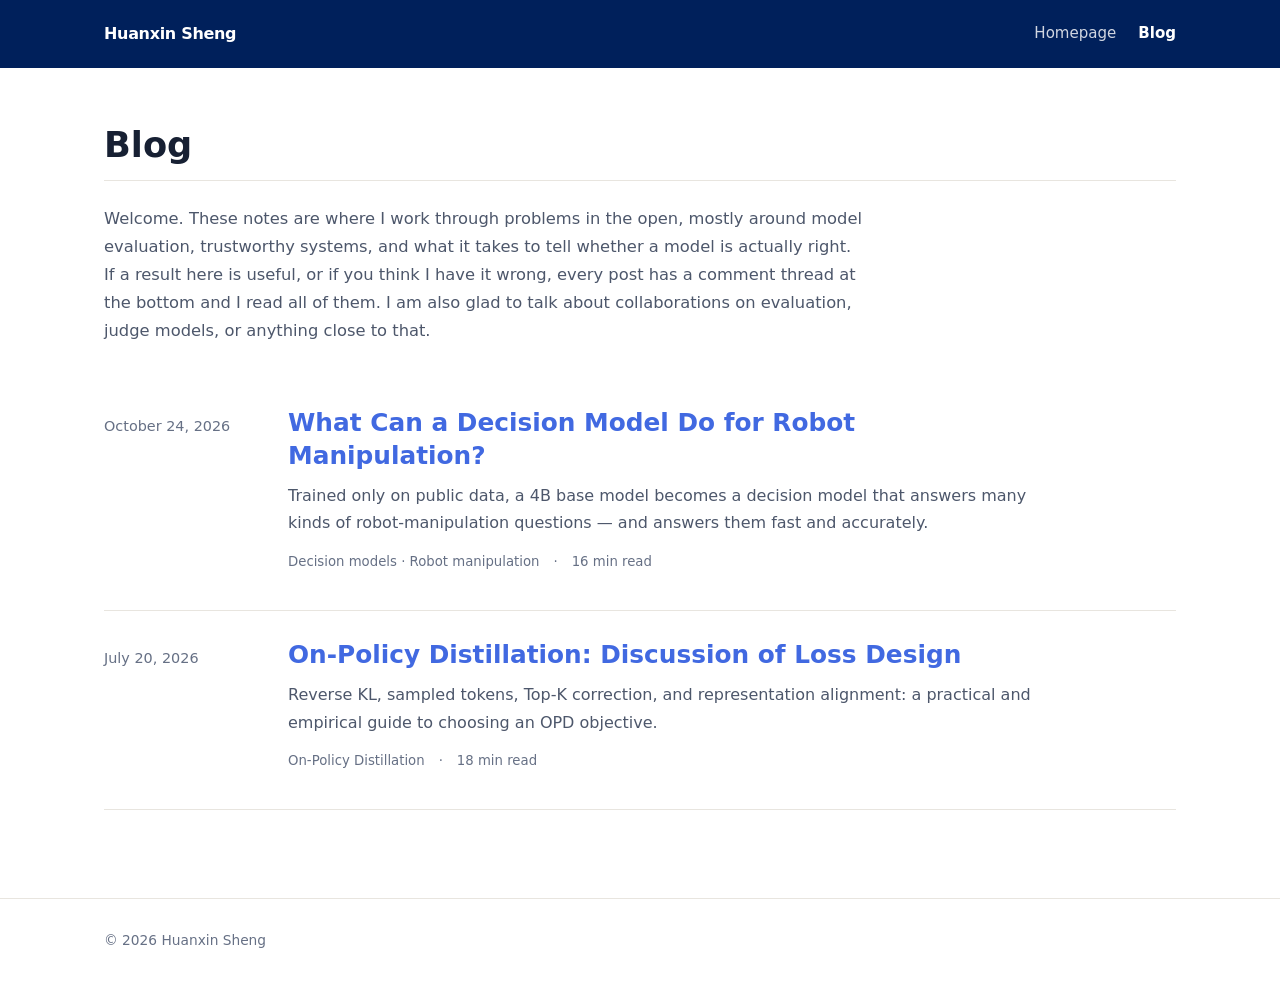
==== blog/index.html @ 2840d597 "Hide the loop post again behind the drafts folder" ====
<!doctype html>
<html lang="en">
<head>
  <meta charset="utf-8">
  <meta name="viewport" content="width=device-width,initial-scale=1">
  <meta name="description" content="Research blog by Huanxin Sheng.">
  <title>Blog — Huanxin Sheng</title>
  <link rel="stylesheet" href="assets/style.css">
</head>
<body class="blog-list-page">
  <header class="topbar">
    <nav class="nav" aria-label="Primary navigation">
      <a class="brand" href="../index.html">Huanxin Sheng</a>
      <div class="navlinks"><a href="../index.html">Homepage</a><a href="index.html" aria-current="page">Blog</a></div>
    </nav>
  </header>
  <main class="wrap blog-list">
    <h1>Blog</h1>
    <p class="blog-intro">Welcome. These notes are where I work through problems in the open, mostly around model evaluation, trustworthy systems, and what it takes to tell whether a model is actually right. If a result here is useful, or if you think I have it wrong, every post has a comment thread at the bottom and I read all of them. I am also glad to talk about collaborations on evaluation, judge models, or anything close to that.</p>
    <article class="blog-entry">
      <div class="entry-date"><time datetime="2026-10-24">October 24, 2026</time></div>
      <div>
        <h2><a href="jevany-robotics/">What Can a Decision Model Do for Robot Manipulation?</a></h2>
        <p>Trained only on public data, a 4B base model becomes a decision model that answers many kinds of robot-manipulation questions — and answers them fast and accurately.</p>
        <div class="meta"><span>Decision models · Robot manipulation</span><span>·</span><span>16 min read</span></div>
      </div>
    </article>
    <article class="blog-entry">
      <div class="entry-date"><time datetime="2026-07-20">July 20, 2026</time></div>
      <div>
        <h2><a href="opd-loss-design/">On-Policy Distillation: Discussion of Loss Design</a></h2>
        <p>Reverse KL, sampled tokens, Top-K correction, and representation alignment: a practical and empirical guide to choosing an OPD objective.</p>
        <div class="meta"><span>On-Policy Distillation</span><span>·</span><span>18 min read</span></div>
      </div>
    </article>
  </main>
  <footer class="footer"><div class="wrap">© 2026 Huanxin Sheng</div></footer>
</body>
</html>
---- blog/assets/style.css ----
:root {
  --ink: #172033;
  --muted: #667085;
  --paper: #fff;
  --card: #fff;
  --navy: #00205b;
  --blue: #4169e1;
  --line: #e8e5df;
  --soft-blue: #eef3ff;
  --serif: Georgia, "Times New Roman", "Noto Serif SC", serif;
  --sans: Inter, ui-sans-serif, system-ui, -apple-system, BlinkMacSystemFont, "Segoe UI", "PingFang SC", "Microsoft YaHei", sans-serif;
}
* { box-sizing: border-box; }
html { scroll-behavior: smooth; }
body { margin: 0; color: var(--ink); background: var(--paper); font-family: var(--sans); line-height: 1.72; }
a { color: var(--blue); }
.topbar { position: sticky; top: 0; z-index: 10; background: var(--navy); }
.nav { max-width: 1120px; height: 68px; margin: auto; padding: 0 24px; display: flex; align-items: center; gap: 28px; }
.brand { color: white; text-decoration: none; font-weight: 760; letter-spacing: -.02em; }
.navlinks { display: flex; gap: 22px; margin-left: auto; align-items: center; }
.navlinks a { color: rgba(255,255,255,.82); text-decoration: none; font-size: .94rem; }
.navlinks a:hover, .navlinks a[aria-current="page"] { color: white; font-weight: 650; }
.lang { border: 1px solid var(--line); background: white; padding: 6px; border-radius: 999px; display: flex; gap: 2px; }
.lang button { border: 0; border-radius: 999px; padding: 5px 10px; background: transparent; color: var(--muted); cursor: pointer; font: inherit; font-size: .82rem; }
.lang button.active { color: white; background: var(--navy); }
.article-meta { align-items: center; }
.article-lang { margin-left: 4px; padding: 3px; background: transparent; }
.article-lang button { padding: 3px 9px; font-size: .76rem; }
.wrap { max-width: 1120px; margin: auto; padding: 0 24px; }
.hero { padding: 96px 0 72px; display: grid; grid-template-columns: minmax(0, 1fr) 290px; gap: 64px; align-items: end; }
.eyebrow { color: var(--blue); text-transform: uppercase; letter-spacing: .14em; font-size: .75rem; font-weight: 760; }
.hero h1 { margin: 12px 0 18px; max-width: 760px; font: 600 clamp(2.8rem, 7vw, 5.8rem)/.98 var(--serif); letter-spacing: -.055em; }
.hero p { margin: 0; max-width: 680px; color: var(--muted); font-size: 1.08rem; }
.hero-note { padding: 20px 0 2px 24px; border-left: 2px solid var(--navy); color: var(--muted); font-size: .92rem; }
.section-label { border-top: 1px solid var(--line); padding: 26px 0 18px; color: var(--muted); font-size: .82rem; letter-spacing: .08em; text-transform: uppercase; }
.post-card { display: grid; grid-template-columns: 1fr 240px; gap: 48px; padding: 42px 0 70px; }
.post-card h2 { margin: 12px 0 14px; max-width: 760px; font: 600 clamp(2rem, 4vw, 3.6rem)/1.08 var(--serif); letter-spacing: -.035em; }
.post-card h2 a { color: var(--ink); text-decoration: none; }
.post-card h2 a:hover { color: var(--blue); }
.dek { color: var(--muted); max-width: 720px; }
.meta { display: flex; gap: 14px; flex-wrap: wrap; color: var(--muted); font-size: .83rem; }
.tag { color: var(--blue); background: var(--soft-blue); border-radius: 999px; padding: 4px 10px; }
.post-aside { align-self: center; border: 1px solid var(--line); border-radius: 16px; padding: 22px; background: var(--card); }
.post-aside strong { display: block; font: 600 1.35rem var(--serif); margin-bottom: 8px; }
.post-aside span { color: var(--muted); font-size: .88rem; }
.article-shell { width: min(100%, 2100px); margin: 0 auto; padding: 60px clamp(18px, 1.8vw, 28px) 0; display: grid; grid-template-columns: 340px minmax(0, 1120px) minmax(235px, 290px); column-gap: clamp(16px, 1.4vw, 24px); justify-content: center; }
.article-main { min-width: 0; }
.article-head { padding-bottom: 36px; border-bottom: 1px solid var(--line); }
.article-head h1 { margin: 14px 0 18px; max-width: none; font: 600 clamp(1.75rem, 2.4vw, 2.25rem)/1.08 var(--serif); letter-spacing: -.035em; white-space: nowrap; }
.article-head .dek { max-width: 840px; font-size: 1.06rem; line-height: 1.68; }
.article-head .eyebrow { margin: 0 0 10px; color: var(--blue); font: 700 12px/1.4 var(--sans); letter-spacing: .08em; text-transform: none; }
.article { padding: 34px 0 96px; font-family: var(--serif); font-size: 1.07rem; line-height: 1.74; }
.article h1, .article h2, .article h3 { color: var(--ink); scroll-margin-top: 90px; }
.article h1 { margin: 2.8em 0 .7em; font-size: 2rem; }
.article h1#references { padding-top: 1.4rem; border-top: 1px solid var(--line); }
.article h1#references ~ p { margin: .85rem 0; padding-left: 1.6rem; text-indent: -1.6rem; color: #4d576b; font: .84rem/1.62 var(--sans); }
.article h2 { margin: 2.2em 0 .65em; font-size: 1.5rem; }
.article p { margin: 1em 0; }
.article li { margin: .35em 0; }
.article blockquote { margin: 1.7em 0; padding: 2px 0 2px 22px; border-left: 3px solid var(--blue); color: var(--muted); }
.article img { max-width: 100%; border: 1px solid var(--line); border-radius: 10px; background: white; }
.article figure { width: fit-content; max-width: 100%; margin: 2.2rem auto; padding: 10px; border: 1px solid var(--line); border-radius: 14px; background: white; }
.article figure.lead-figure { width: 58%; max-width: 620px; }
.article figure img { display: block; width: auto; max-width: 100%; height: auto; margin: 0 auto; border: 0; border-radius: 7px; }
.article figcaption { padding: 12px 4px 0; color: var(--muted); font: .82rem/1.5 var(--sans); text-align: center; }
.article p.figure-note { max-width: 88%; margin: -1.25rem auto 2.2rem; color: var(--muted); font: .82rem/1.55 var(--sans); text-align: center; }
.article figure + p > em:only-child { display: none; }
.article code { font-size: .88em; background: #f0eee9; padding: .1em .35em; border-radius: 4px; }
.table-scroll { overflow-x: auto; margin: 1.4rem 0 1.8rem; }
.table-scroll table { width: 100%; border-collapse: collapse; margin: 0; font: .82rem/1.45 var(--sans); }
.table-scroll th, .table-scroll td { border-bottom: 1px solid var(--line); padding: 7px 10px; text-align: right; white-space: nowrap; }
.table-scroll th:first-child, .table-scroll td:first-child { text-align: left; }
.table-scroll th { color: var(--muted); font-weight: 650; }
.math-block { margin: 1.8rem 0; overflow-x: auto; overflow-y: hidden; text-align: center; }
.math-block mjx-container { min-width: max-content; }
.bibtex-section { margin-top: 4.6rem; padding: 2.4rem 0 1.8rem; border-top: 1px solid var(--line); font-family: var(--sans); }
.bibtex-heading { display: flex; align-items: start; justify-content: space-between; gap: 24px; }
.article .bibtex-heading h1 { margin: 0; font: 600 1.5rem/1.25 var(--serif); }
.article .bibtex-heading p { margin: .45rem 0 0; color: var(--muted); font-size: .88rem; line-height: 1.55; }
.bibtex-copy { flex: none; min-height: 36px; padding: 7px 12px; border: 1px solid var(--navy); border-radius: 6px; background: var(--navy); color: white; cursor: pointer; font: 650 .8rem/1 var(--sans); transition: background .16s ease, border-color .16s ease; }
.bibtex-copy:hover { background: var(--blue); border-color: var(--blue); }
.bibtex-copy:focus-visible { outline: 3px solid #aebfff; outline-offset: 2px; }
.bibtex-code { margin: 1.4rem 0 0; padding: 18px 20px; overflow-x: auto; border: 1px solid var(--line); border-radius: 6px; background: #f7f8fb; color: #263248; font: .82rem/1.65 ui-monospace, SFMono-Regular, Menlo, Consolas, monospace; }
.article .bibtex-code code { padding: 0; background: transparent; font: inherit; white-space: pre; }
.article p.bibtex-status { min-height: 1.4em; margin: .45rem 0 0; color: var(--muted); font: .76rem/1.4 var(--sans); }
.comments-section { margin-top: 4.6rem; padding: 2.4rem 0 1.7rem; border-top: 1px solid var(--line); font-family: var(--sans); }
.article .comments-section h1 { margin: 0 0 .55rem; font-family: var(--serif); }
.comments-thread { min-height: 118px; margin-top: 1.5rem; }
.comments-thread:empty { min-height: 0; margin-top: 0; }
.comments-thread .giscus, .comments-thread .giscus-frame { width: 100%; }
.comments-setup { margin: 0; padding: 20px 22px; border: 1px solid var(--line); border-radius: 12px; background: #faf9f7; color: var(--muted); font: .88rem/1.6 var(--sans); }
.toc { position: sticky; top: 96px; width: 100%; max-width: 240px; justify-self: end; align-self: start; max-height: calc(100vh - 120px); padding: 10px 8px 24px 0; overflow-y: auto; scrollbar-width: thin; }
.toc-title { font-size: .84rem; font-weight: 750; color: var(--muted); text-transform: uppercase; letter-spacing: .1em; }
.toc a { display: block; margin: 8px 0; padding: 3px 0 3px 12px; border-left: 2px solid transparent; color: var(--muted); text-decoration: none; font-size: .88rem; line-height: 1.4; overflow-wrap: anywhere; transition: color .16s ease, border-color .16s ease; }
.toc a.toc-subsection { padding-left: 24px; font-size: .82rem; }
.toc a:hover, .toc a.active { color: var(--blue); border-left-color: var(--blue); }
.citation-rail { position: relative; align-self: stretch; min-width: 0; }
.citation-note { position: absolute; left: 0; right: 0; display: grid; grid-template-columns: 1.3rem minmax(0, 1fr); gap: 8px; padding: 2px 0 11px; border-bottom: 1px solid var(--line); color: #667085; font: .8rem/1.52 var(--sans); overflow-wrap: anywhere; transition: color .16s ease, border-color .16s ease; }
.citation-note.active { color: #364152; border-bottom-color: #aebfff; }
.citation-number { display: grid; width: 1.2rem; height: 1.2rem; place-items: center; margin-top: .08rem; border: 1px solid #c8cfdb; border-radius: 50%; color: #697386; font-size: .62rem; font-weight: 700; line-height: 1; transition: color .16s ease, border-color .16s ease; }
.citation-note.active .citation-number { color: var(--blue); border-color: var(--blue); }
.citation-copy { min-width: 0; }
.citation-note em { color: var(--ink); }
.citation-note a { display: block; width: fit-content; margin-top: 5px; color: var(--blue); font-size: .75rem; font-weight: 650; text-decoration: none; }
.citation-note a:hover { text-decoration: underline; }
.article a[data-citation] { text-decoration-line: underline; text-decoration-style: dotted; text-decoration-thickness: 1px; text-underline-offset: 3px; }
.article a[data-citation]::after { content: attr(data-citation); display: inline-grid; width: 1.05rem; height: 1.05rem; place-items: center; margin-left: .16rem; border: 1px solid #c8cfdb; border-radius: 50%; color: #697386; font: 650 .55rem/1 var(--sans); vertical-align: super; text-decoration: none; }
.article a[data-citation].citation-active { color: var(--navy); }
.article a[data-citation].citation-active::after { color: var(--blue); border-color: var(--blue); }
.footer { border-top: 1px solid var(--line); padding: 30px 0 50px; color: var(--muted); font-size: .86rem; }
.blog-list { min-height: calc(100vh - 167px); padding-top: 56px; padding-bottom: 88px; }
.blog-list h1 { margin: 0 0 30px; padding-bottom: 14px; border-bottom: 1px solid var(--line); color: var(--ink); font: 600 2.2rem/1.2 var(--sans); }
.blog-intro { max-width: 760px; margin: -6px 0 34px; color: #4d576b; font-size: 1.02rem; line-height: 1.72; }
.blog-entry { display: grid; grid-template-columns: 150px minmax(0, 760px); gap: 34px; padding: 28px 0 36px; border-bottom: 1px solid var(--line); }
.entry-date { color: var(--muted); font-size: .9rem; padding-top: 7px; }
.blog-entry h2 { margin: 0 0 10px; font: 650 1.55rem/1.3 var(--sans); }
.blog-entry h2 a { color: var(--blue); text-decoration: none; }
.blog-entry h2 a:hover { text-decoration: underline; }
.blog-entry p { margin: 0 0 14px; color: #4d576b; }
[data-i18n] { transition: opacity .15s ease; }
@media (max-width: 1260px) {
  .article-shell { padding-left: 16px; padding-right: 16px; grid-template-columns: 256px minmax(0, 1fr) 230px; column-gap: 16px; }
  .toc { max-width: 220px; }
  .toc a { font-size: .83rem; }
  .toc a.toc-subsection { padding-left: 18px; font-size: .78rem; }
  .citation-note { font-size: .76rem; }
}
@media (max-width: 960px) {
  .article-shell { width: min(100%, 920px); grid-template-columns: minmax(150px, 180px) minmax(0, 700px); gap: 32px; }
  .citation-rail { display: none; }
}
@media (max-width: 860px) {
  .nav { padding: 0 16px; gap: 10px; }
  .navlinks { gap: 14px; }
  .hero { grid-template-columns: 1fr; gap: 32px; padding: 68px 0 52px; }
  .hero-note { max-width: 460px; }
  .post-card { grid-template-columns: 1fr; gap: 24px; }
  .post-aside { max-width: 360px; }
  .article-shell { grid-template-columns: minmax(0, 1fr); padding: 48px 24px 0; }
  .article-head h1 { white-space: normal; text-wrap: balance; }
  .blog-entry { grid-template-columns: 1fr; gap: 8px; }
  .toc { display: none; }
}
@media (max-width: 520px) {
  .wrap { padding: 0 18px; }
  .hero h1 { font-size: 2.8rem; }
  .article { font-size: 1rem; }
  .bibtex-heading { align-items: stretch; flex-direction: column; gap: 16px; }
  .bibtex-copy { align-self: start; }
  .bibtex-code { padding: 15px 16px; font-size: .76rem; }
  .article figure { margin-left: auto; margin-right: auto; padding: 8px; }
  .article figure.lead-figure { width: 82%; max-width: 620px; }
}
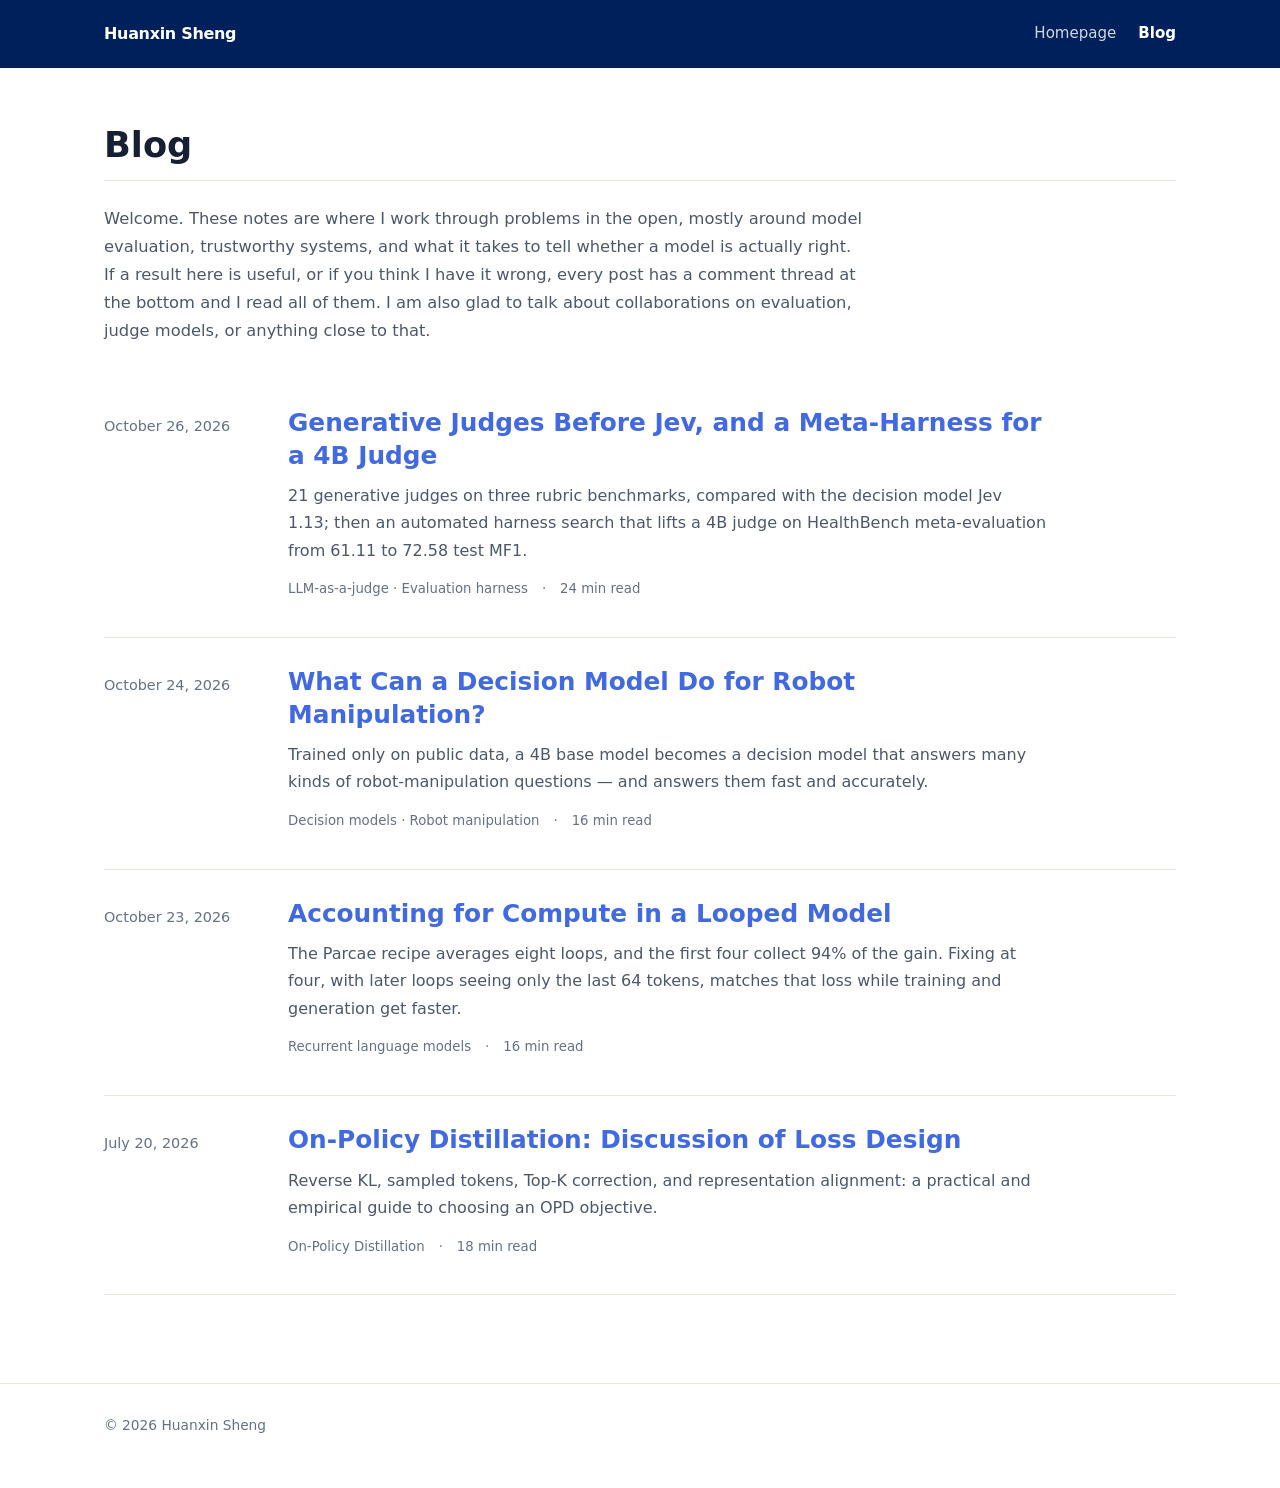
==== commit 22ea83e1: "Publish both drafts - move loop-compute-ledger and judge-meta-harness out of _drafts - add both to t" ====
--- a/blog/index.html
+++ b/blog/index.html
@@ -18,11 +18,27 @@
     <h1>Blog</h1>
     <p class="blog-intro">Welcome. These notes are where I work through problems in the open, mostly around model evaluation, trustworthy systems, and what it takes to tell whether a model is actually right. If a result here is useful, or if you think I have it wrong, every post has a comment thread at the bottom and I read all of them. I am also glad to talk about collaborations on evaluation, judge models, or anything close to that.</p>
     <article class="blog-entry">
+      <div class="entry-date"><time datetime="2026-10-26">October 26, 2026</time></div>
+      <div>
+        <h2><a href="judge-meta-harness/">Generative Judges Before Jev, and a Meta-Harness for a 4B Judge</a></h2>
+        <p>21 generative judges on three rubric benchmarks, compared with the decision model Jev 1.13; then an automated harness search that lifts a 4B judge on HealthBench meta-evaluation from 61.11 to 72.58 test MF1.</p>
+        <div class="meta"><span>LLM-as-a-judge · Evaluation harness</span><span>·</span><span>24 min read</span></div>
+      </div>
+    </article>
+    <article class="blog-entry">
       <div class="entry-date"><time datetime="2026-10-24">October 24, 2026</time></div>
       <div>
         <h2><a href="jevany-robotics/">What Can a Decision Model Do for Robot Manipulation?</a></h2>
         <p>Trained only on public data, a 4B base model becomes a decision model that answers many kinds of robot-manipulation questions — and answers them fast and accurately.</p>
         <div class="meta"><span>Decision models · Robot manipulation</span><span>·</span><span>16 min read</span></div>
+      </div>
+    </article>
+    <article class="blog-entry">
+      <div class="entry-date"><time datetime="2026-10-23">October 23, 2026</time></div>
+      <div>
+        <h2><a href="loop-compute-ledger/">Accounting for Compute in a Looped Model</a></h2>
+        <p>The Parcae recipe averages eight loops, and the first four collect 94% of the gain. Fixing at four, with later loops seeing only the last 64 tokens, matches that loss while training and generation get faster.</p>
+        <div class="meta"><span>Recurrent language models</span><span>·</span><span>16 min read</span></div>
       </div>
     </article>
     <article class="blog-entry">
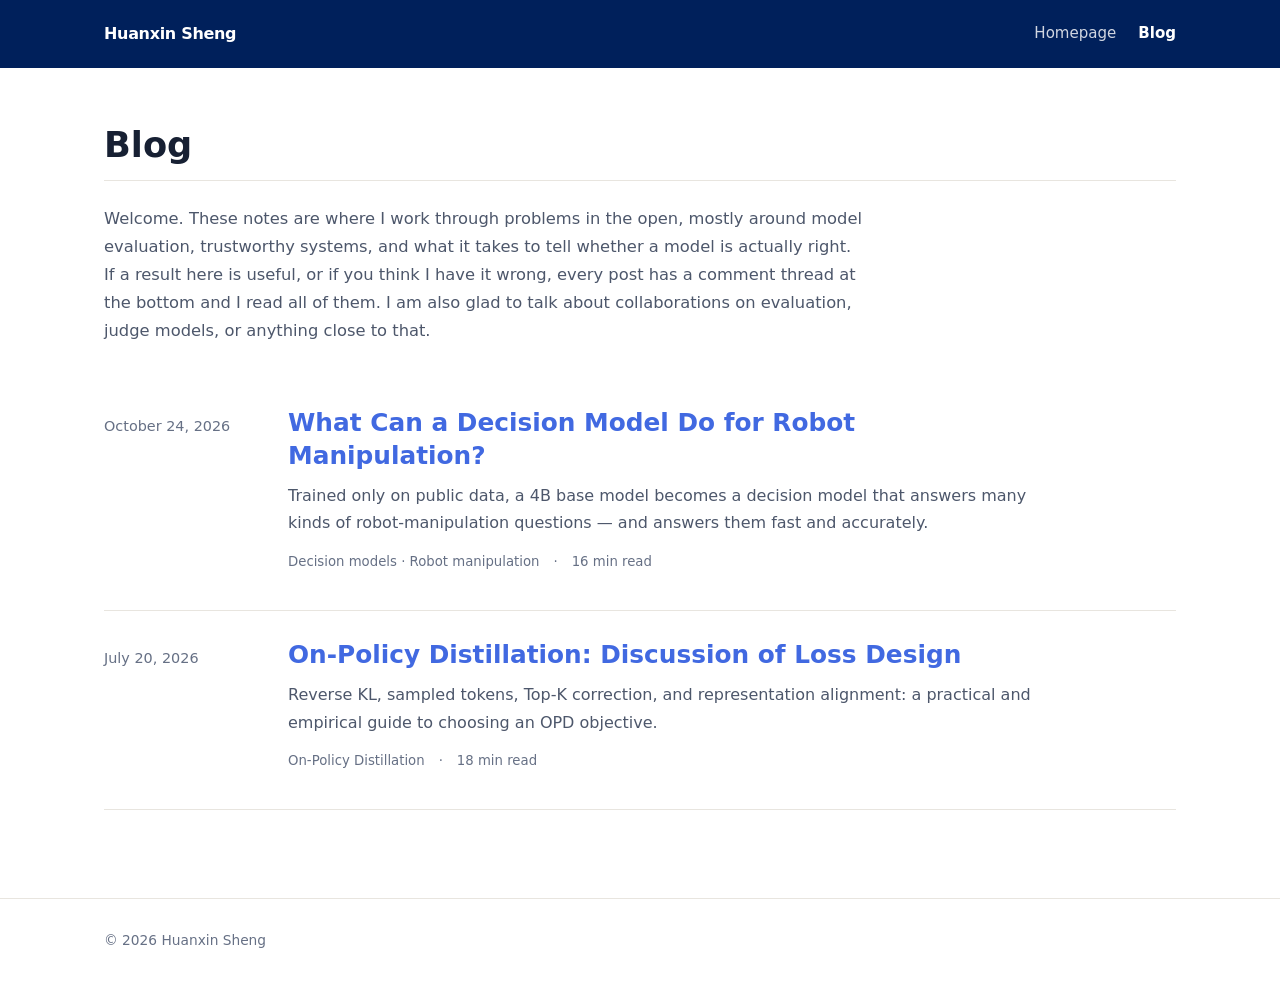
==== commit 3a219fbd: "Hide the judge and loop posts behind the drafts folder - move both to blog/_drafts/ so Pages does no" ====
--- a/blog/index.html
+++ b/blog/index.html
@@ -18,27 +18,11 @@
     <h1>Blog</h1>
     <p class="blog-intro">Welcome. These notes are where I work through problems in the open, mostly around model evaluation, trustworthy systems, and what it takes to tell whether a model is actually right. If a result here is useful, or if you think I have it wrong, every post has a comment thread at the bottom and I read all of them. I am also glad to talk about collaborations on evaluation, judge models, or anything close to that.</p>
     <article class="blog-entry">
-      <div class="entry-date"><time datetime="2026-10-26">October 26, 2026</time></div>
-      <div>
-        <h2><a href="judge-meta-harness/">Generative Judges Before Jev, and a Meta-Harness for a 4B Judge</a></h2>
-        <p>21 generative judges on three rubric benchmarks, compared with the decision model Jev 1.13; then an automated harness search that lifts a 4B judge on HealthBench meta-evaluation from 61.11 to 72.58 test MF1.</p>
-        <div class="meta"><span>LLM-as-a-judge · Evaluation harness</span><span>·</span><span>24 min read</span></div>
-      </div>
-    </article>
-    <article class="blog-entry">
       <div class="entry-date"><time datetime="2026-10-24">October 24, 2026</time></div>
       <div>
         <h2><a href="jevany-robotics/">What Can a Decision Model Do for Robot Manipulation?</a></h2>
         <p>Trained only on public data, a 4B base model becomes a decision model that answers many kinds of robot-manipulation questions — and answers them fast and accurately.</p>
         <div class="meta"><span>Decision models · Robot manipulation</span><span>·</span><span>16 min read</span></div>
-      </div>
-    </article>
-    <article class="blog-entry">
-      <div class="entry-date"><time datetime="2026-10-23">October 23, 2026</time></div>
-      <div>
-        <h2><a href="loop-compute-ledger/">Accounting for Compute in a Looped Model</a></h2>
-        <p>The Parcae recipe averages eight loops, and the first four collect 94% of the gain. Fixing at four, with later loops seeing only the last 64 tokens, matches that loss while training and generation get faster.</p>
-        <div class="meta"><span>Recurrent language models</span><span>·</span><span>16 min read</span></div>
       </div>
     </article>
     <article class="blog-entry">
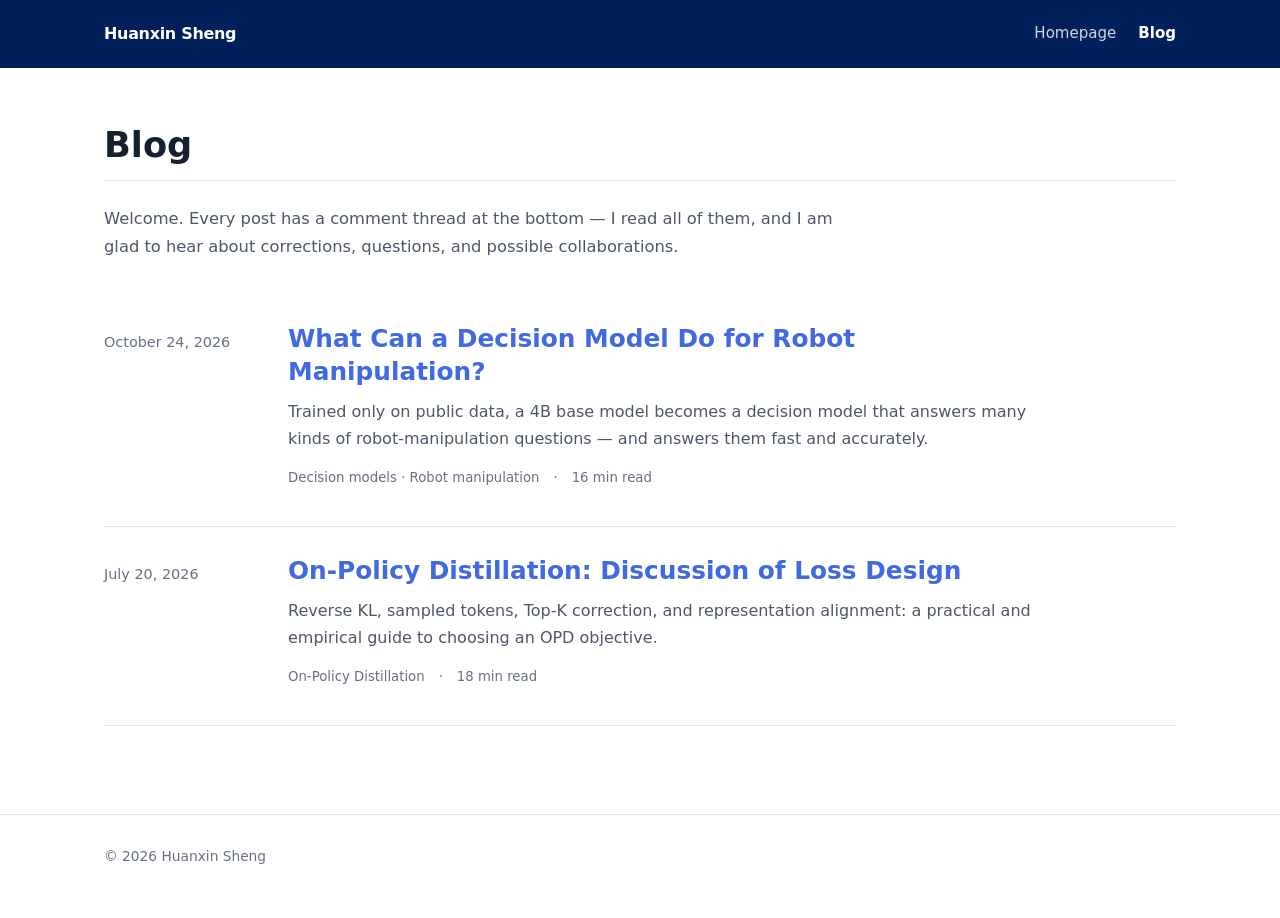
==== commit abf85956: "Shorten the welcome note on the blog index" ====
--- a/blog/index.html
+++ b/blog/index.html
@@ -16,7 +16,7 @@
   </header>
   <main class="wrap blog-list">
     <h1>Blog</h1>
-    <p class="blog-intro">Welcome. These notes are where I work through problems in the open, mostly around model evaluation, trustworthy systems, and what it takes to tell whether a model is actually right. If a result here is useful, or if you think I have it wrong, every post has a comment thread at the bottom and I read all of them. I am also glad to talk about collaborations on evaluation, judge models, or anything close to that.</p>
+    <p class="blog-intro">Welcome. Every post has a comment thread at the bottom — I read all of them, and I am glad to hear about corrections, questions, and possible collaborations.</p>
     <article class="blog-entry">
       <div class="entry-date"><time datetime="2026-10-24">October 24, 2026</time></div>
       <div>
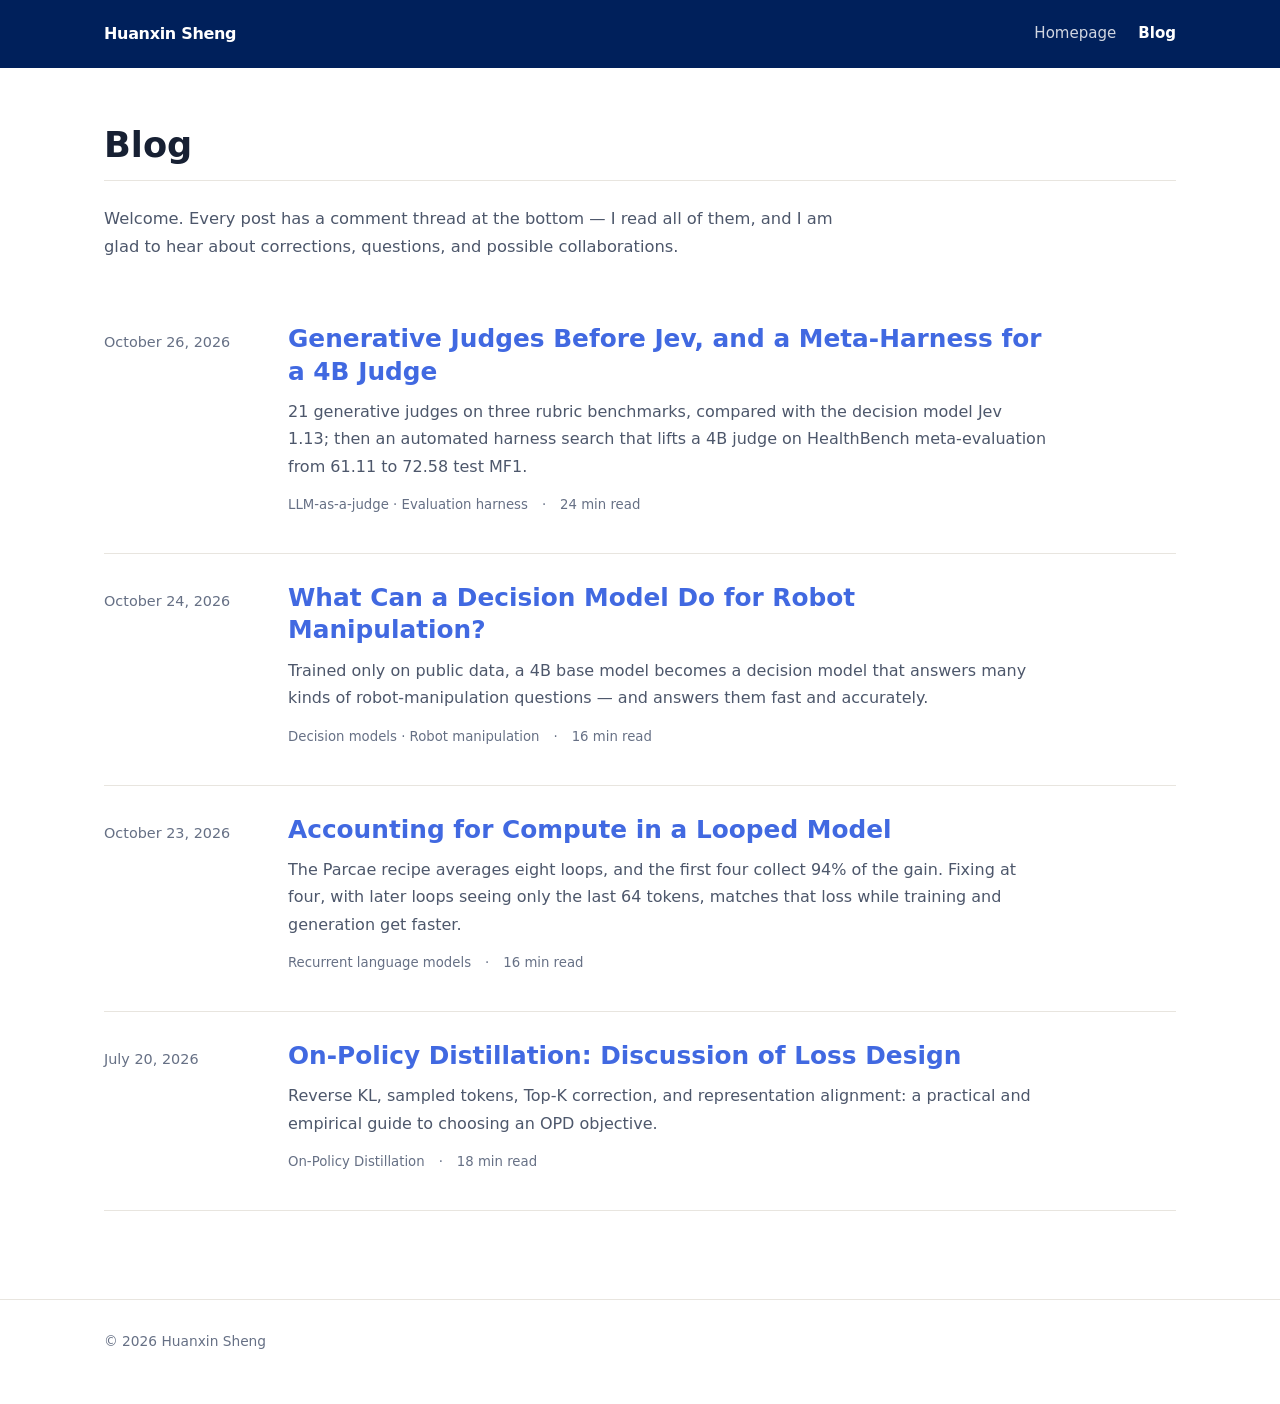
==== commit 2ccb2819: "Publish the judge and loop posts again" ====
--- a/blog/index.html
+++ b/blog/index.html
@@ -18,11 +18,27 @@
     <h1>Blog</h1>
     <p class="blog-intro">Welcome. Every post has a comment thread at the bottom — I read all of them, and I am glad to hear about corrections, questions, and possible collaborations.</p>
     <article class="blog-entry">
+      <div class="entry-date"><time datetime="2026-10-26">October 26, 2026</time></div>
+      <div>
+        <h2><a href="judge-meta-harness/">Generative Judges Before Jev, and a Meta-Harness for a 4B Judge</a></h2>
+        <p>21 generative judges on three rubric benchmarks, compared with the decision model Jev 1.13; then an automated harness search that lifts a 4B judge on HealthBench meta-evaluation from 61.11 to 72.58 test MF1.</p>
+        <div class="meta"><span>LLM-as-a-judge · Evaluation harness</span><span>·</span><span>24 min read</span></div>
+      </div>
+    </article>
+    <article class="blog-entry">
       <div class="entry-date"><time datetime="2026-10-24">October 24, 2026</time></div>
       <div>
         <h2><a href="jevany-robotics/">What Can a Decision Model Do for Robot Manipulation?</a></h2>
         <p>Trained only on public data, a 4B base model becomes a decision model that answers many kinds of robot-manipulation questions — and answers them fast and accurately.</p>
         <div class="meta"><span>Decision models · Robot manipulation</span><span>·</span><span>16 min read</span></div>
+      </div>
+    </article>
+    <article class="blog-entry">
+      <div class="entry-date"><time datetime="2026-10-23">October 23, 2026</time></div>
+      <div>
+        <h2><a href="loop-compute-ledger/">Accounting for Compute in a Looped Model</a></h2>
+        <p>The Parcae recipe averages eight loops, and the first four collect 94% of the gain. Fixing at four, with later loops seeing only the last 64 tokens, matches that loss while training and generation get faster.</p>
+        <div class="meta"><span>Recurrent language models</span><span>·</span><span>16 min read</span></div>
       </div>
     </article>
     <article class="blog-entry">
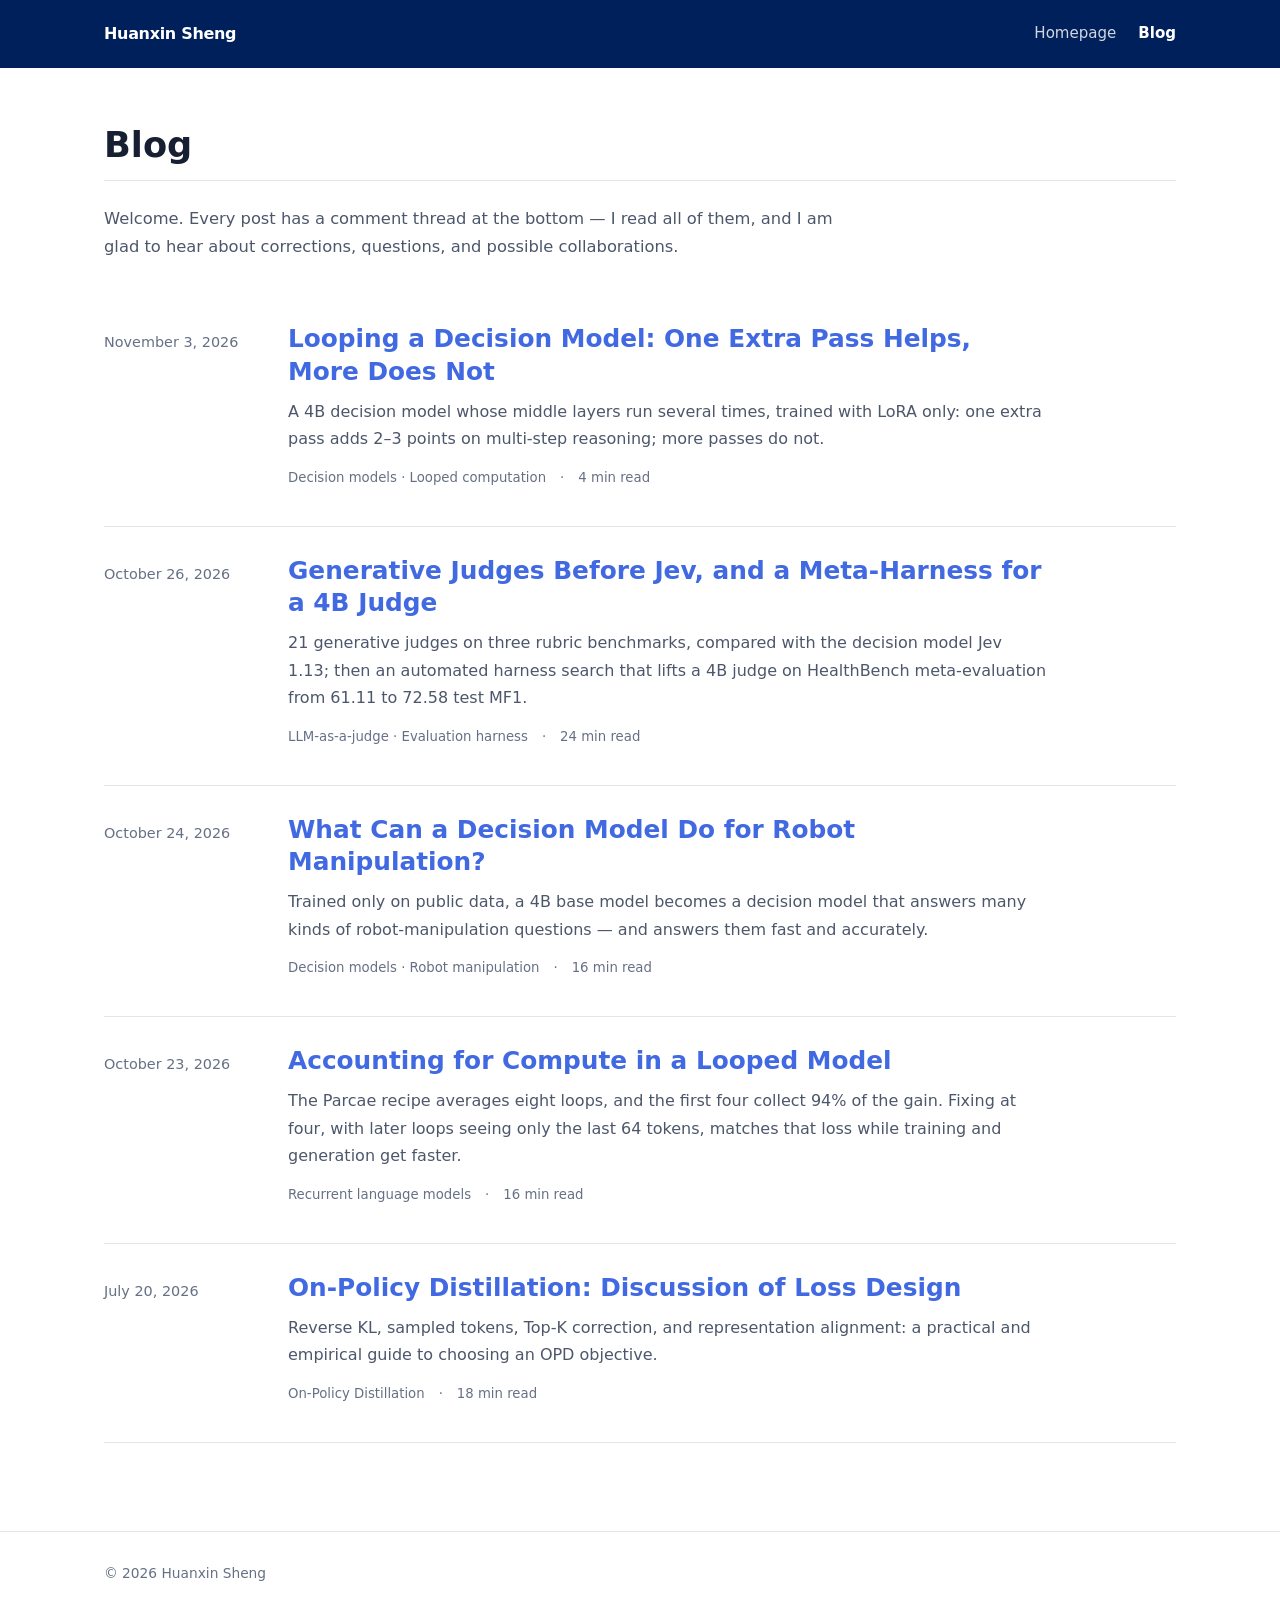
==== commit 2185c4b2: "Add the looped decision model post - new post with Chinese and English bodies, two figures - registe" ====
--- a/blog/index.html
+++ b/blog/index.html
@@ -17,6 +17,14 @@
   <main class="wrap blog-list">
     <h1>Blog</h1>
     <p class="blog-intro">Welcome. Every post has a comment thread at the bottom — I read all of them, and I am glad to hear about corrections, questions, and possible collaborations.</p>
+    <article class="blog-entry">
+      <div class="entry-date"><time datetime="2026-11-03">November 3, 2026</time></div>
+      <div>
+        <h2><a href="looped-decision-model/">Looping a Decision Model: One Extra Pass Helps, More Does Not</a></h2>
+        <p>A 4B decision model whose middle layers run several times, trained with LoRA only: one extra pass adds 2–3 points on multi-step reasoning; more passes do not.</p>
+        <div class="meta"><span>Decision models · Looped computation</span><span>·</span><span>4 min read</span></div>
+      </div>
+    </article>
     <article class="blog-entry">
       <div class="entry-date"><time datetime="2026-10-26">October 26, 2026</time></div>
       <div>
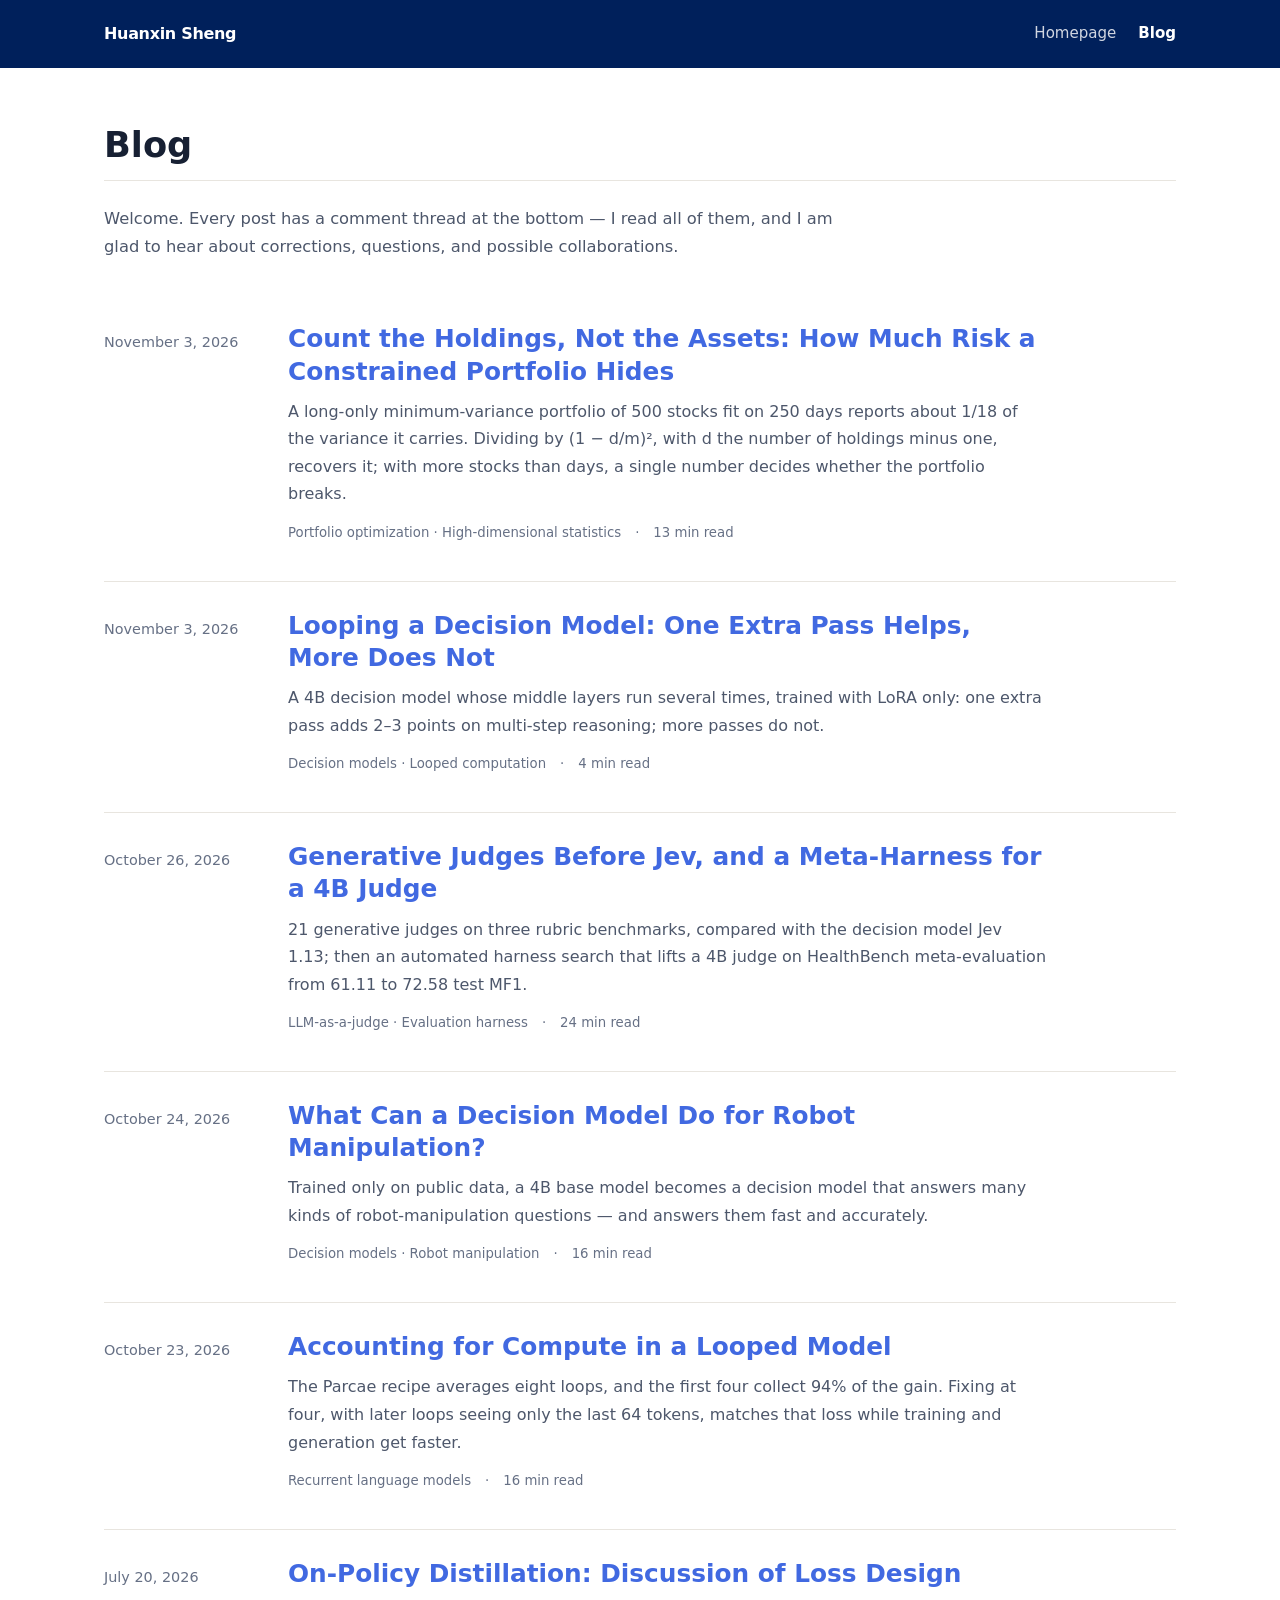
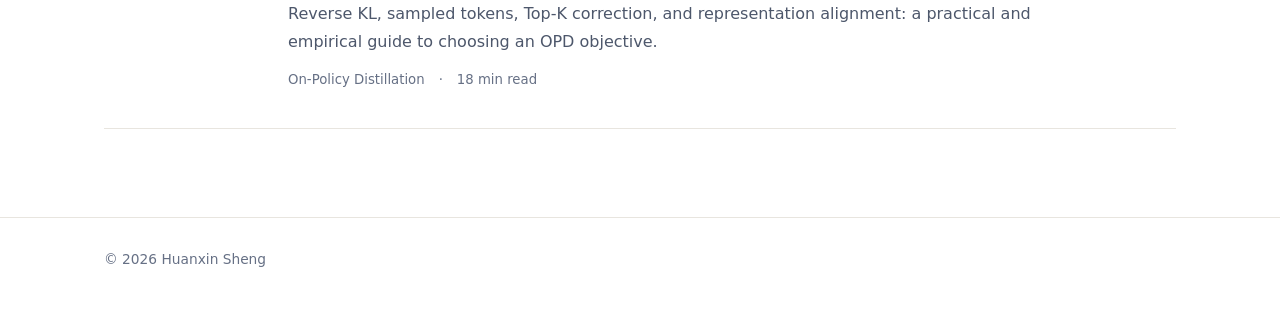
==== commit e0a3e34a: "Add the constrained portfolio risk post - new post with Chinese and English bodies and per-language " ====
--- a/blog/index.html
+++ b/blog/index.html
@@ -17,6 +17,14 @@
   <main class="wrap blog-list">
     <h1>Blog</h1>
     <p class="blog-intro">Welcome. Every post has a comment thread at the bottom — I read all of them, and I am glad to hear about corrections, questions, and possible collaborations.</p>
+    <article class="blog-entry">
+      <div class="entry-date"><time datetime="2026-11-03">November 3, 2026</time></div>
+      <div>
+        <h2><a href="constrained-portfolio-risk/">Count the Holdings, Not the Assets: How Much Risk a Constrained Portfolio Hides</a></h2>
+        <p>A long-only minimum-variance portfolio of 500 stocks fit on 250 days reports about 1/18 of the variance it carries. Dividing by (1 − d/m)², with d the number of holdings minus one, recovers it; with more stocks than days, a single number decides whether the portfolio breaks.</p>
+        <div class="meta"><span>Portfolio optimization · High-dimensional statistics</span><span>·</span><span>13 min read</span></div>
+      </div>
+    </article>
     <article class="blog-entry">
       <div class="entry-date"><time datetime="2026-11-03">November 3, 2026</time></div>
       <div>
--- a/blog/assets/style.css
+++ b/blog/assets/style.css
@@ -55,7 +55,8 @@
 .article h1#references { padding-top: 1.4rem; border-top: 1px solid var(--line); }
 .article h1#references ~ p { margin: .85rem 0; padding-left: 1.6rem; text-indent: -1.6rem; color: #4d576b; font: .84rem/1.62 var(--sans); }
 .article h2 { margin: 2.2em 0 .65em; font-size: 1.5rem; }
-.article p { margin: 1em 0; }
+.article p { margin: 1em 0; text-wrap: pretty; }
+.article li { text-wrap: pretty; }
 .article li { margin: .35em 0; }
 .article blockquote { margin: 1.7em 0; padding: 2px 0 2px 22px; border-left: 3px solid var(--blue); color: var(--muted); }
 .article img { max-width: 100%; border: 1px solid var(--line); border-radius: 10px; background: white; }
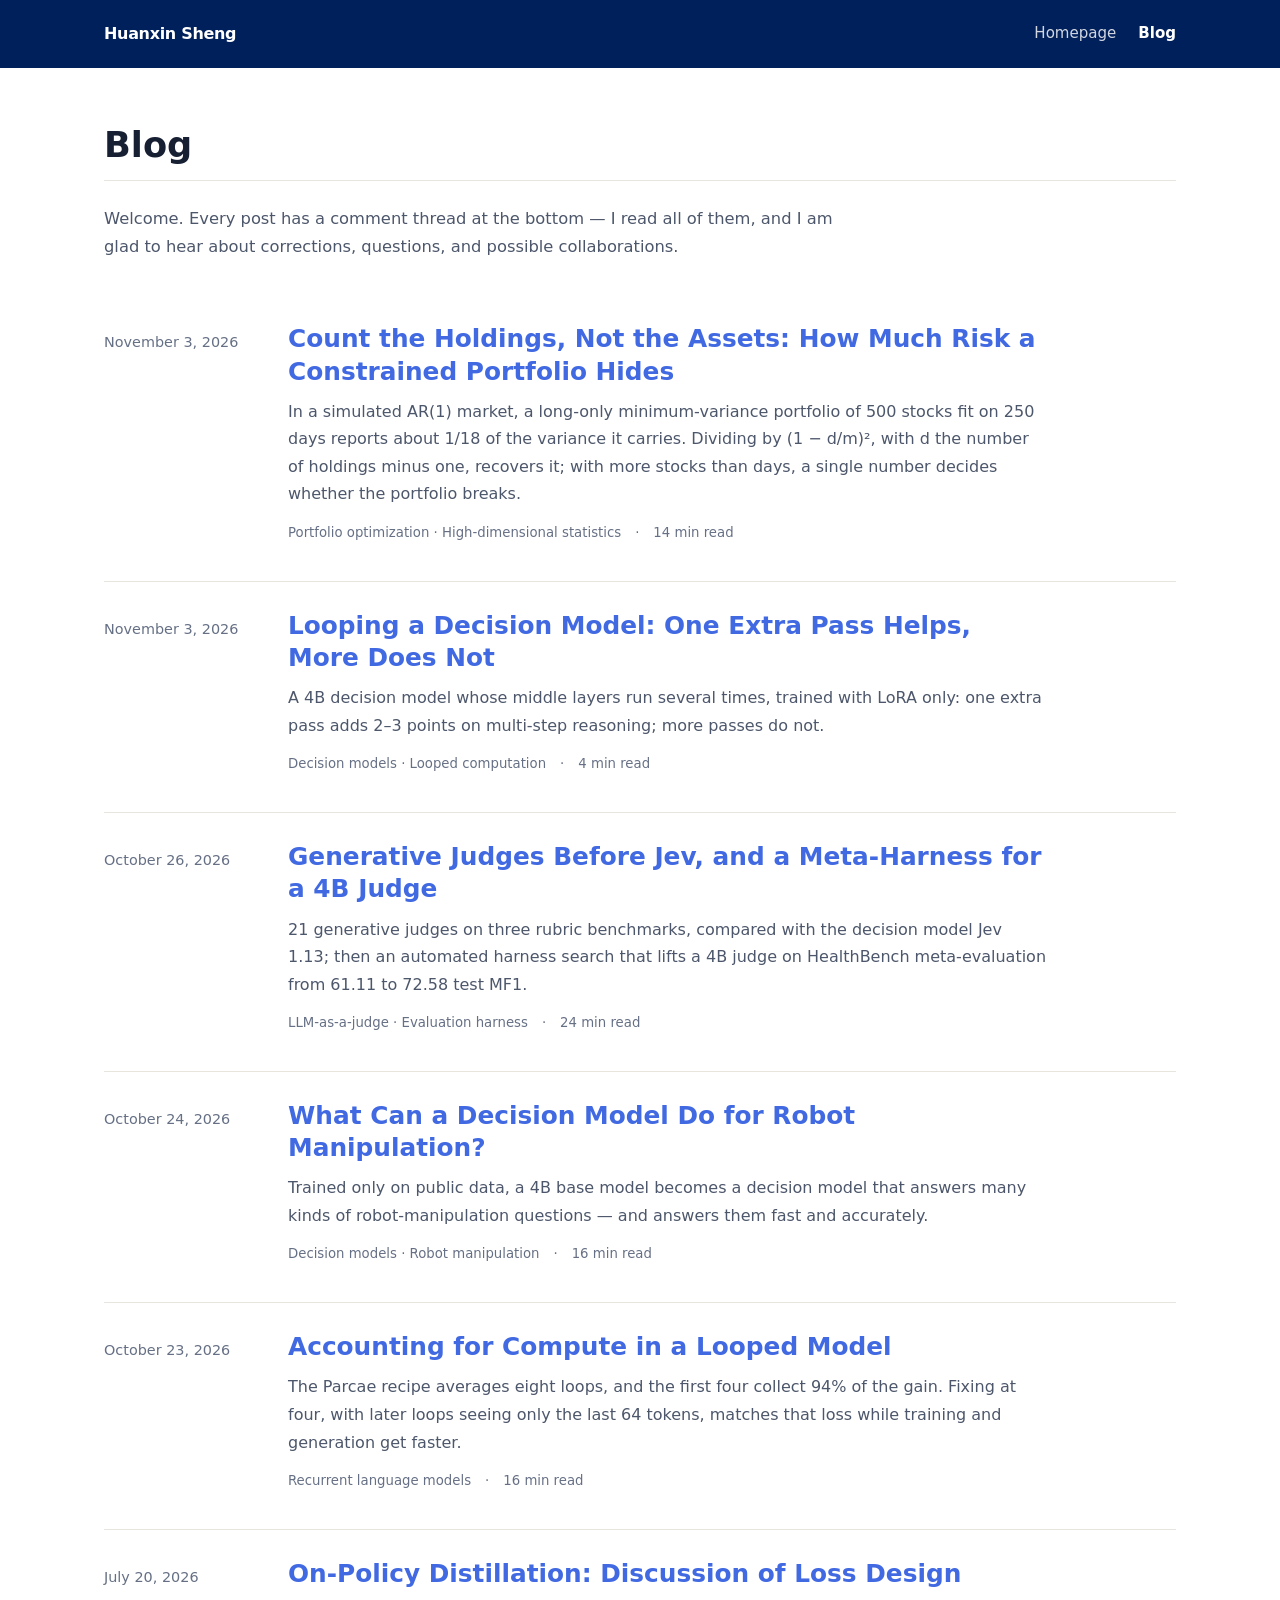
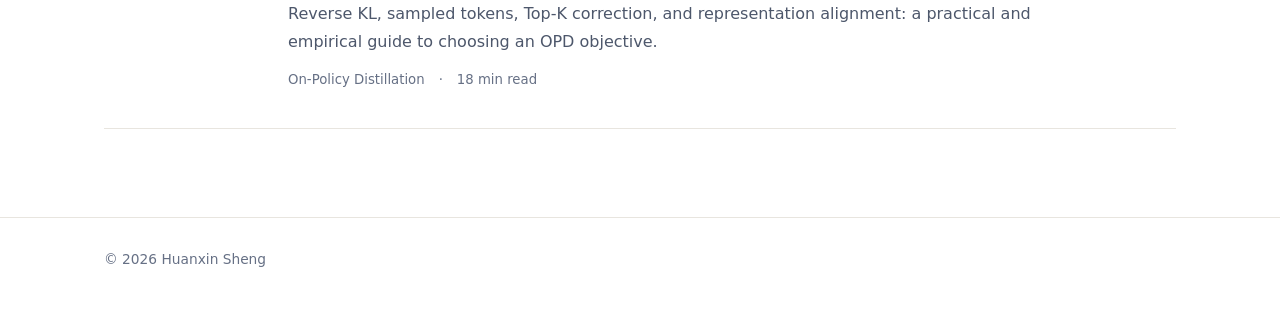
==== commit dfac49e2: "Apply the rest of the fact-check patch - qualify the dek and meta description as a simulated AR(1) m" ====
--- a/blog/index.html
+++ b/blog/index.html
@@ -21,8 +21,8 @@
       <div class="entry-date"><time datetime="2026-11-03">November 3, 2026</time></div>
       <div>
         <h2><a href="constrained-portfolio-risk/">Count the Holdings, Not the Assets: How Much Risk a Constrained Portfolio Hides</a></h2>
-        <p>A long-only minimum-variance portfolio of 500 stocks fit on 250 days reports about 1/18 of the variance it carries. Dividing by (1 − d/m)², with d the number of holdings minus one, recovers it; with more stocks than days, a single number decides whether the portfolio breaks.</p>
-        <div class="meta"><span>Portfolio optimization · High-dimensional statistics</span><span>·</span><span>13 min read</span></div>
+        <p>In a simulated AR(1) market, a long-only minimum-variance portfolio of 500 stocks fit on 250 days reports about 1/18 of the variance it carries. Dividing by (1 − d/m)², with d the number of holdings minus one, recovers it; with more stocks than days, a single number decides whether the portfolio breaks.</p>
+        <div class="meta"><span>Portfolio optimization · High-dimensional statistics</span><span>·</span><span>14 min read</span></div>
       </div>
     </article>
     <article class="blog-entry">
--- a/blog/assets/style.css
+++ b/blog/assets/style.css
@@ -56,6 +56,10 @@
 .article h1#references ~ p { margin: .85rem 0; padding-left: 1.6rem; text-indent: -1.6rem; color: #4d576b; font: .84rem/1.62 var(--sans); }
 .article h2 { margin: 2.2em 0 .65em; font-size: 1.5rem; }
 .article p { margin: 1em 0; text-wrap: pretty; }
+.editor-note { margin: 1.4rem 0 2.4rem; padding: 2px 0 2px 18px; border-left: 3px solid rgba(102, 112, 133, .28); color: var(--muted); font-size: .94rem; line-height: 1.78; }
+.editor-note p { margin: .55em 0; text-wrap: pretty; }
+.editor-note p.editor-note-label { margin: 0 0 .5rem; color: #98a2b3; font: 700 .72rem/1 var(--sans); letter-spacing: .16em; }
+.editor-note a { color: var(--muted); text-decoration: underline; text-underline-offset: 2px; }
 .article li { text-wrap: pretty; }
 .article li { margin: .35em 0; }
 .article blockquote { margin: 1.7em 0; padding: 2px 0 2px 22px; border-left: 3px solid var(--blue); color: var(--muted); }
